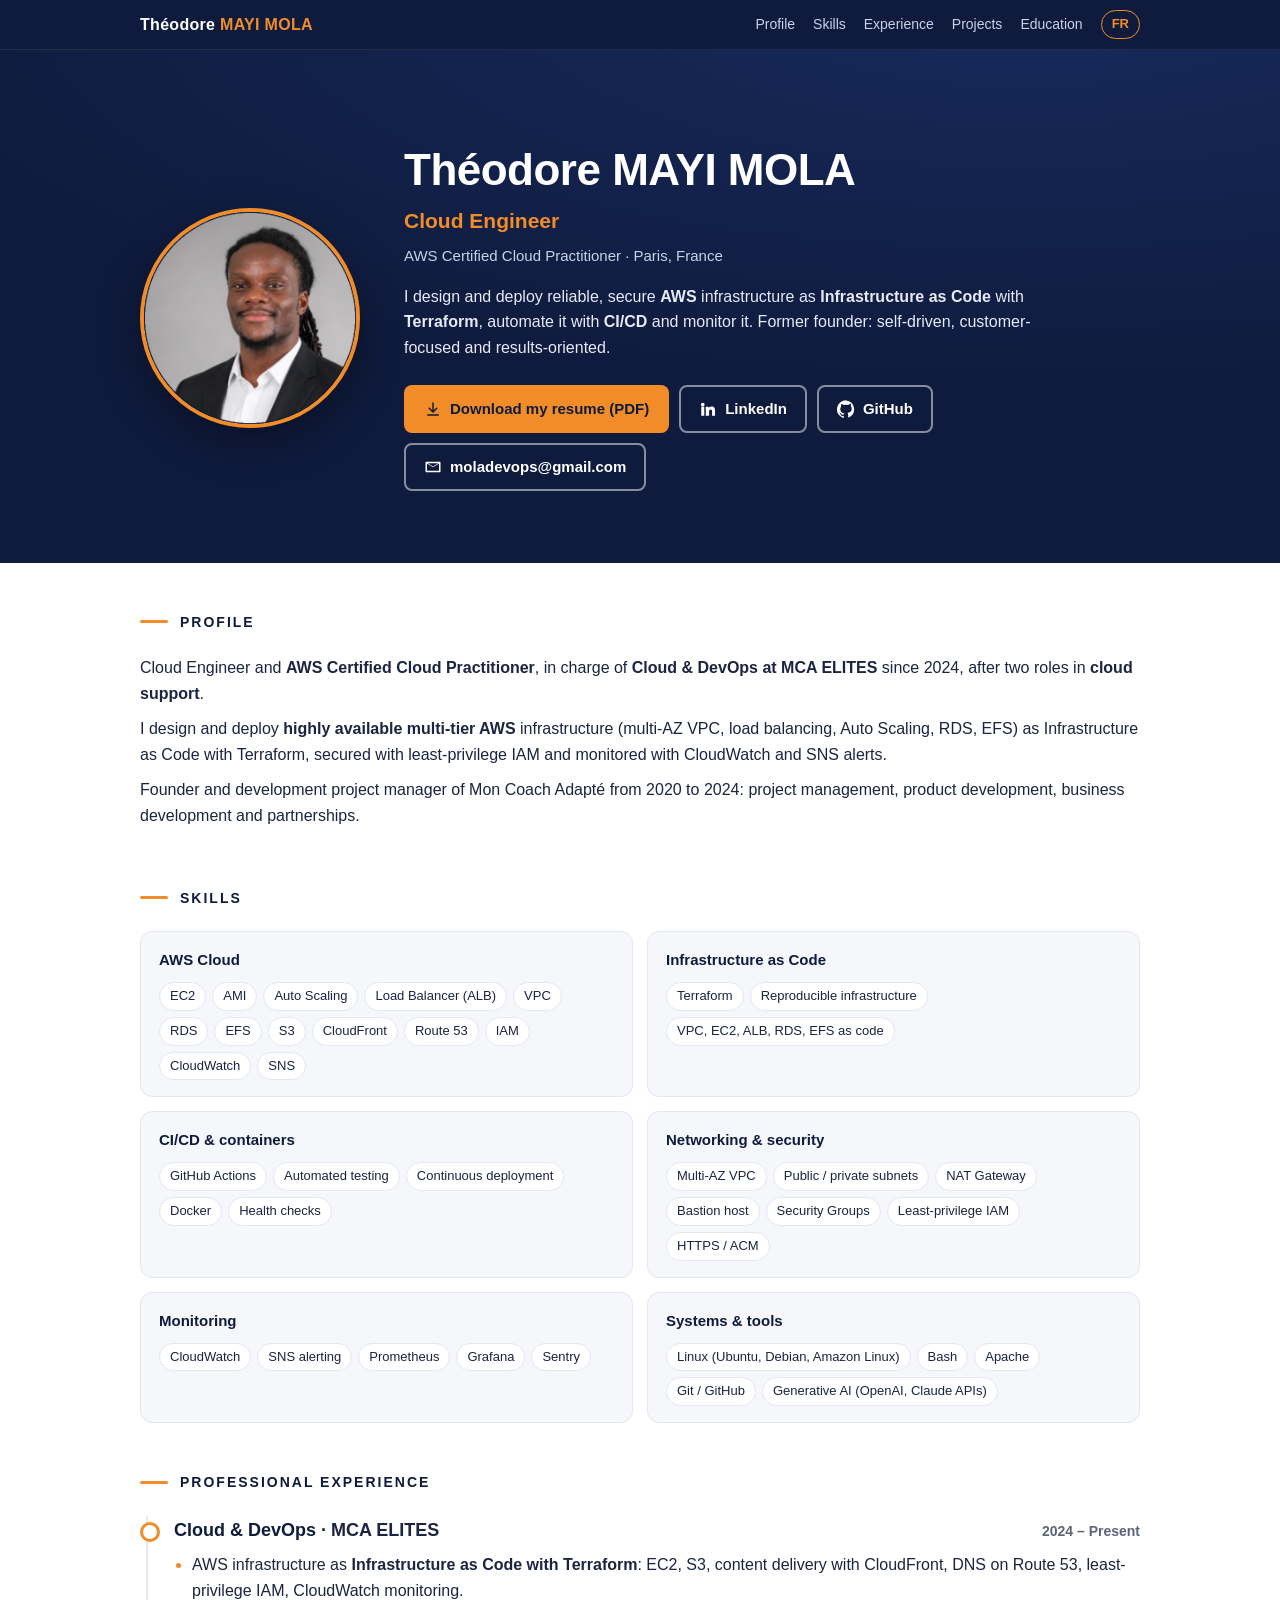
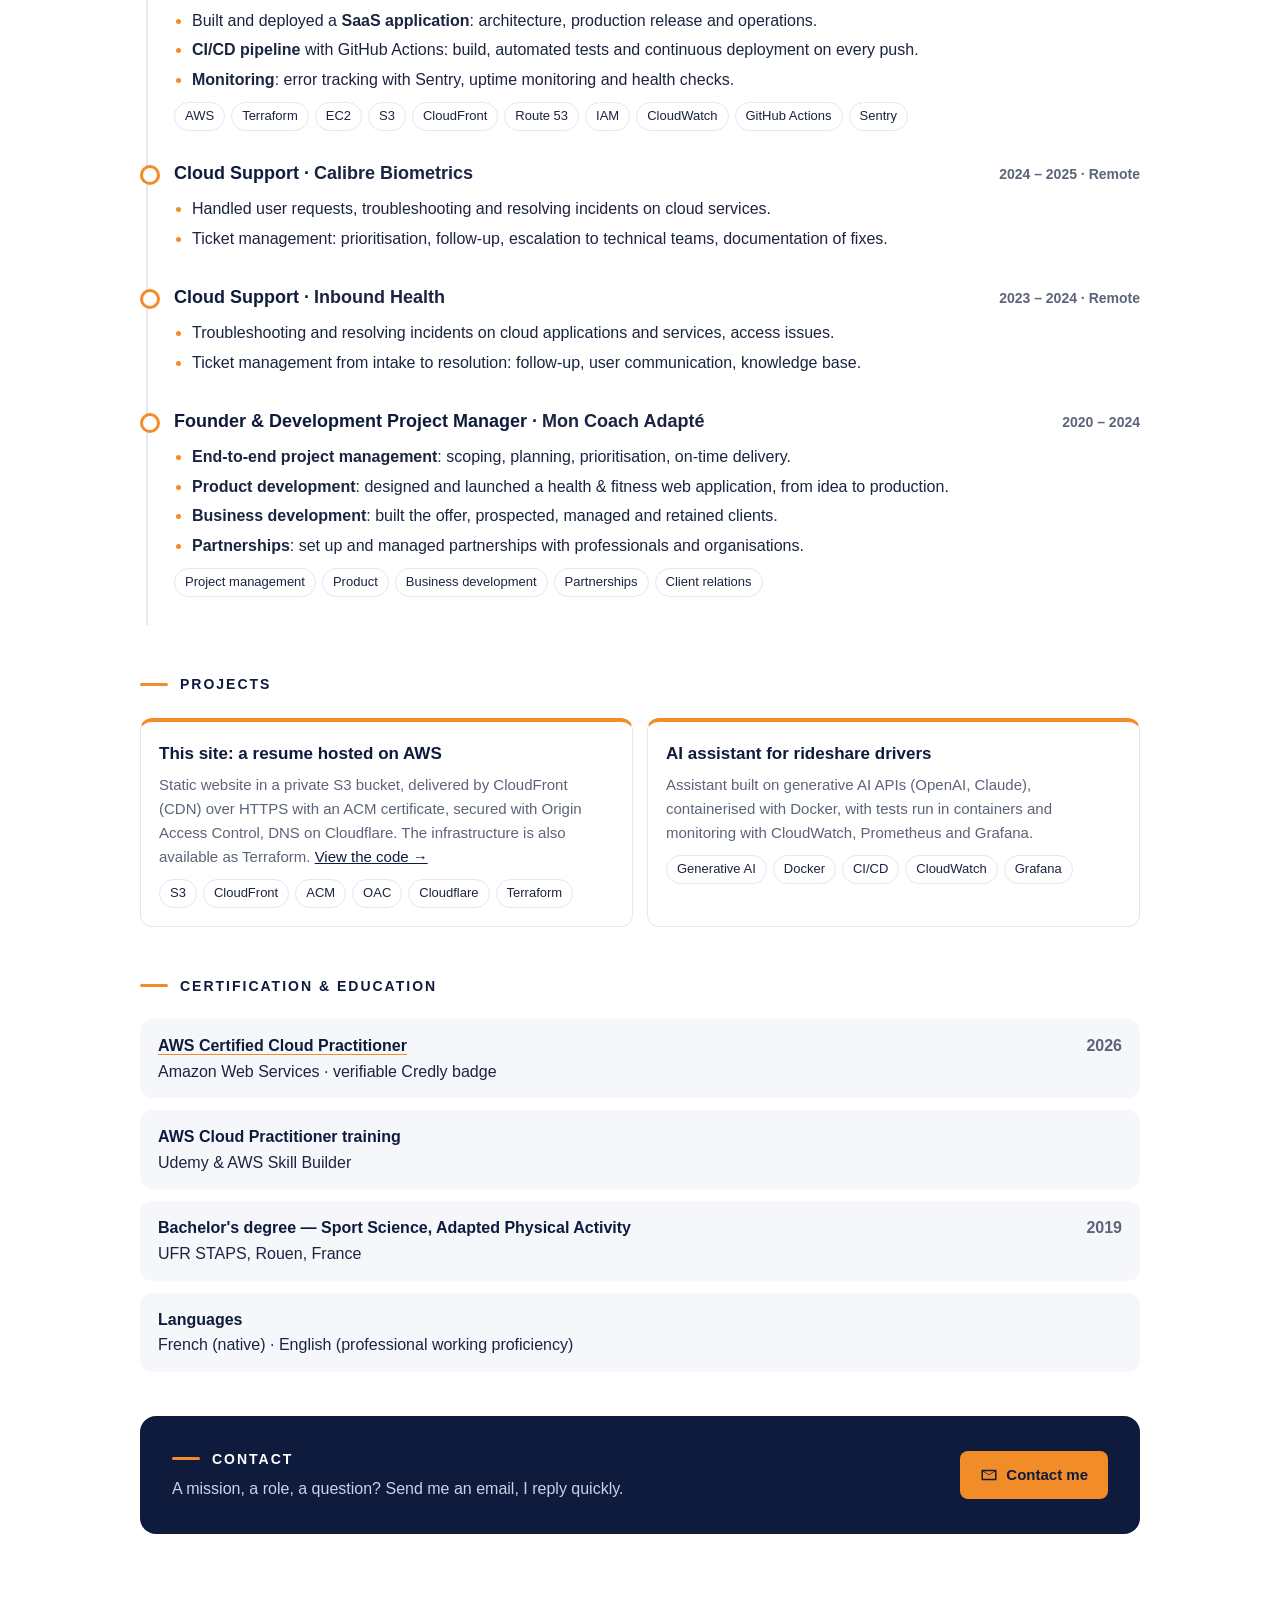
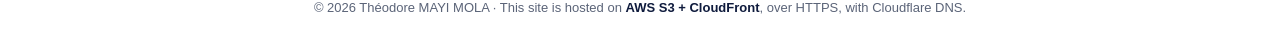
==== site/en.html @ 0e4970fb "Online resume site with CI/CD to S3 + CloudFront - site/: French and English resume pages, assets, P" ====
<!doctype html>
<html lang="en">
<head>
  <meta charset="utf-8">
  <meta name="viewport" content="width=device-width, initial-scale=1">
  <title>Théodore MAYI MOLA — AWS Cloud Engineer | Resume</title>
  <meta name="description" content="Online resume of Théodore MAYI MOLA, Cloud Engineer and AWS Certified Cloud Practitioner: AWS, Terraform, CI/CD, Linux, Docker. Cloud & DevOps at MCA ELITES.">
  <meta name="author" content="Théodore MAYI MOLA">
  <link rel="canonical" href="https://www.theodoremayi.com/en.html">
  <link rel="alternate" hreflang="fr" href="https://www.theodoremayi.com/">
  <link rel="alternate" hreflang="en" href="https://www.theodoremayi.com/en.html">
  <link rel="alternate" hreflang="x-default" href="https://www.theodoremayi.com/">
  <meta property="og:type" content="profile">
  <meta property="og:title" content="Théodore MAYI MOLA — AWS Cloud Engineer | Resume">
  <meta property="og:description" content="Online resume of Théodore MAYI MOLA, Cloud Engineer and AWS Certified Cloud Practitioner: AWS, Terraform, CI/CD, Linux, Docker. Cloud & DevOps at MCA ELITES.">
  <meta property="og:url" content="https://www.theodoremayi.com/en.html">
  <meta property="og:image" content="https://www.theodoremayi.com/assets/theodore-mayi-mola.jpg">
  <meta property="og:locale" content="en_US">
  <meta name="twitter:card" content="summary">
  <meta name="theme-color" content="#0f1b3d">
  <link rel="icon" href="assets/favicon.svg" type="image/svg+xml">
  <link rel="stylesheet" href="assets/style.css">
  <script type="application/ld+json">{"@context": "https://schema.org", "@type": "Person", "name": "Théodore MAYI MOLA", "jobTitle": "Cloud Engineer", "url": "https://www.theodoremayi.com/", "image": "https://www.theodoremayi.com/assets/theodore-mayi-mola.jpg", "email": "mailto:moladevops@gmail.com", "sameAs": ["https://www.linkedin.com/in/mola-mayi-a34438158/", "https://github.com/moladevops", "https://www.credly.com/badges/a0e12d06-cac2-4965-a12f-971044d0e08e/public_url"], "worksFor": {"@type": "Organization", "name": "MCA ELITES"}, "knowsAbout": ["Amazon Web Services", "Terraform", "Infrastructure as Code", "CI/CD", "Linux", "Docker", "CloudFront", "Cloud Engineering"], "hasCredential": {"@type": "EducationalOccupationalCredential", "name": "AWS Certified Cloud Practitioner", "url": "https://www.credly.com/badges/a0e12d06-cac2-4965-a12f-971044d0e08e/public_url"}, "address": {"@type": "PostalAddress", "addressLocality": "Paris", "addressCountry": "FR"}}</script>
</head>
<body>
  <header class="topbar">
    <div class="inner">
      <a class="brand" href="en.html">Théodore <span>MAYI MOLA</span></a>
      <nav class="nav" aria-label="Navigation"><a class="hide-mobile" href="#profile">Profile</a><a class="hide-mobile" href="#skills">Skills</a><a class="hide-mobile" href="#experience">Experience</a><a class="hide-mobile" href="#projects">Projects</a><a class="hide-mobile" href="#education">Education</a><a class="lang" href="index.html" hreflang="fr" lang="fr">FR</a></nav>
    </div>
  </header>

  <section class="hero" aria-label="Théodore MAYI MOLA">
    <div class="inner">
      <img class="photo" src="assets/theodore-mayi-mola.jpg" width="220" height="220" alt="Théodore MAYI MOLA">
      <div>
        <h1>Théodore MAYI MOLA</h1>
        <p class="role">Cloud Engineer</p>
        <p class="cert">AWS Certified Cloud Practitioner · Paris, France</p>
        <p class="pitch">I design and deploy reliable, secure <strong>AWS</strong> infrastructure as <strong>Infrastructure as Code</strong> with <strong>Terraform</strong>, automate it with <strong>CI/CD</strong> and monitor it. Former founder: self-driven, customer-focused and results-oriented.</p>
        <div class="actions">
          <a class="btn btn-primary" href="cv/Theodore-MAYI-MOLA-Cloud-Engineer-EN.pdf" download><svg viewBox="0 0 24 24" aria-hidden="true"><path d="M12 3a1 1 0 0 1 1 1v9.59l3.3-3.3a1 1 0 1 1 1.4 1.42l-5 5a1 1 0 0 1-1.4 0l-5-5a1 1 0 1 1 1.4-1.42l3.3 3.3V4a1 1 0 0 1 1-1zM5 19h14a1 1 0 1 1 0 2H5a1 1 0 1 1 0-2z"/></svg>Download my resume (PDF)</a>
          <a class="btn btn-ghost" href="https://www.linkedin.com/in/mola-mayi-a34438158/" rel="noopener"><svg viewBox="0 0 24 24" aria-hidden="true"><path d="M4.98 3.5a2.5 2.5 0 1 1 0 5 2.5 2.5 0 0 1 0-5zM3 9h4v12H3zM9 9h3.8v1.7h.05c.53-1 1.83-2.05 3.77-2.05 4.03 0 4.78 2.65 4.78 6.1V21h-4v-5.5c0-1.3-.02-3-1.83-3-1.83 0-2.11 1.43-2.11 2.9V21H9z"/></svg>LinkedIn</a>
          <a class="btn btn-ghost" href="https://github.com/moladevops" rel="noopener"><svg viewBox="0 0 24 24" aria-hidden="true"><path d="M12 .5a12 12 0 0 0-3.8 23.4c.6.1.8-.3.8-.6v-2.1c-3.3.7-4-1.6-4-1.6-.6-1.4-1.4-1.8-1.4-1.8-1.1-.7.1-.7.1-.7 1.2.1 1.9 1.3 1.9 1.3 1.1 1.8 2.8 1.3 3.5 1 .1-.8.4-1.3.8-1.6-2.7-.3-5.5-1.3-5.5-6 0-1.3.5-2.4 1.2-3.2-.1-.3-.5-1.5.1-3.2 0 0 1-.3 3.3 1.2a11.5 11.5 0 0 1 6 0C17.3 4.7 18.3 5 18.3 5c.7 1.7.3 2.9.1 3.2.8.8 1.2 1.9 1.2 3.2 0 4.6-2.8 5.6-5.5 5.9.4.4.8 1.1.8 2.2v3.3c0 .3.2.7.8.6A12 12 0 0 0 12 .5z"/></svg>GitHub</a>
          <a class="btn btn-ghost" href="mailto:moladevops@gmail.com"><svg viewBox="0 0 24 24" aria-hidden="true"><path d="M3 5h18a1 1 0 0 1 1 1v12a1 1 0 0 1-1 1H3a1 1 0 0 1-1-1V6a1 1 0 0 1 1-1zm9 7.2L4 7.3V17h16V7.3l-8 4.9zM5.1 7 12 11.2 18.9 7z"/></svg>moladevops@gmail.com</a>
        </div>
      </div>
    </div>
  </section>

  <main>
    <section id="profile"><h2>Profile</h2><p style="margin-bottom:10px">Cloud Engineer and <strong>AWS Certified Cloud Practitioner</strong>, in charge of <strong>Cloud & DevOps at MCA ELITES</strong> since 2024, after two roles in <strong>cloud support</strong>.</p><p style="margin-bottom:10px">I design and deploy <strong>highly available multi-tier AWS</strong> infrastructure (multi-AZ VPC, load balancing, Auto Scaling, RDS, EFS) as Infrastructure as Code with Terraform, secured with least-privilege IAM and monitored with CloudWatch and SNS alerts.</p><p style="margin-bottom:10px">Founder and development project manager of Mon Coach Adapté from 2020 to 2024: project management, product development, business development and partnerships.</p></section>
    <section id="skills"><h2>Skills</h2><div class="skills"><div class="skill-card"><h3>AWS Cloud</h3><div class="tags"><span class="tag">EC2</span><span class="tag">AMI</span><span class="tag">Auto Scaling</span><span class="tag">Load Balancer (ALB)</span><span class="tag">VPC</span><span class="tag">RDS</span><span class="tag">EFS</span><span class="tag">S3</span><span class="tag">CloudFront</span><span class="tag">Route 53</span><span class="tag">IAM</span><span class="tag">CloudWatch</span><span class="tag">SNS</span></div></div><div class="skill-card"><h3>Infrastructure as Code</h3><div class="tags"><span class="tag">Terraform</span><span class="tag">Reproducible infrastructure</span><span class="tag">VPC, EC2, ALB, RDS, EFS as code</span></div></div><div class="skill-card"><h3>CI/CD & containers</h3><div class="tags"><span class="tag">GitHub Actions</span><span class="tag">Automated testing</span><span class="tag">Continuous deployment</span><span class="tag">Docker</span><span class="tag">Health checks</span></div></div><div class="skill-card"><h3>Networking & security</h3><div class="tags"><span class="tag">Multi-AZ VPC</span><span class="tag">Public / private subnets</span><span class="tag">NAT Gateway</span><span class="tag">Bastion host</span><span class="tag">Security Groups</span><span class="tag">Least-privilege IAM</span><span class="tag">HTTPS / ACM</span></div></div><div class="skill-card"><h3>Monitoring</h3><div class="tags"><span class="tag">CloudWatch</span><span class="tag">SNS alerting</span><span class="tag">Prometheus</span><span class="tag">Grafana</span><span class="tag">Sentry</span></div></div><div class="skill-card"><h3>Systems & tools</h3><div class="tags"><span class="tag">Linux (Ubuntu, Debian, Amazon Linux)</span><span class="tag">Bash</span><span class="tag">Apache</span><span class="tag">Git / GitHub</span><span class="tag">Generative AI (OpenAI, Claude APIs)</span></div></div></div></section>
    <section id="experience"><h2>Professional experience</h2><div class="timeline"><article class="job"><div class="job-head"><h3>Cloud & DevOps · <span class="org">MCA ELITES</span></h3><span class="when">2024 – Present</span></div><ul><li>AWS infrastructure as <strong>Infrastructure as Code with Terraform</strong>: EC2, S3, content delivery with CloudFront, DNS on Route 53, least-privilege IAM, CloudWatch monitoring.</li><li>Built and deployed a <strong>SaaS application</strong>: architecture, production release and operations.</li><li><strong>CI/CD pipeline</strong> with GitHub Actions: build, automated tests and continuous deployment on every push.</li><li><strong>Monitoring</strong>: error tracking with Sentry, uptime monitoring and health checks.</li></ul><div class="stack"><div class="tags"><span class="tag">AWS</span><span class="tag">Terraform</span><span class="tag">EC2</span><span class="tag">S3</span><span class="tag">CloudFront</span><span class="tag">Route 53</span><span class="tag">IAM</span><span class="tag">CloudWatch</span><span class="tag">GitHub Actions</span><span class="tag">Sentry</span></div></div></article><article class="job"><div class="job-head"><h3>Cloud Support · <span class="org">Calibre Biometrics</span></h3><span class="when">2024 – 2025 · Remote</span></div><ul><li>Handled user requests, troubleshooting and resolving incidents on cloud services.</li><li>Ticket management: prioritisation, follow-up, escalation to technical teams, documentation of fixes.</li></ul></article><article class="job"><div class="job-head"><h3>Cloud Support · <span class="org">Inbound Health</span></h3><span class="when">2023 – 2024 · Remote</span></div><ul><li>Troubleshooting and resolving incidents on cloud applications and services, access issues.</li><li>Ticket management from intake to resolution: follow-up, user communication, knowledge base.</li></ul></article><article class="job"><div class="job-head"><h3>Founder & Development Project Manager · <span class="org">Mon Coach Adapté</span></h3><span class="when">2020 – 2024</span></div><ul><li><strong>End-to-end project management</strong>: scoping, planning, prioritisation, on-time delivery.</li><li><strong>Product development</strong>: designed and launched a health &amp; fitness web application, from idea to production.</li><li><strong>Business development</strong>: built the offer, prospected, managed and retained clients.</li><li><strong>Partnerships</strong>: set up and managed partnerships with professionals and organisations.</li></ul><div class="stack"><div class="tags"><span class="tag">Project management</span><span class="tag">Product</span><span class="tag">Business development</span><span class="tag">Partnerships</span><span class="tag">Client relations</span></div></div></article></div></section>
    <section id="projects"><h2>Projects</h2><div class="projects"><article class="project"><h3>This site: a resume hosted on AWS</h3><p>Static website in a private S3 bucket, delivered by CloudFront (CDN) over HTTPS with an ACM certificate, secured with Origin Access Control, DNS on Cloudflare. The infrastructure is also available as Terraform. <a href="https://github.com/moladevops/my-portfolio" rel="noopener">View the code →</a></p><div class="stack"><div class="tags"><span class="tag">S3</span><span class="tag">CloudFront</span><span class="tag">ACM</span><span class="tag">OAC</span><span class="tag">Cloudflare</span><span class="tag">Terraform</span></div></div></article><article class="project"><h3>AI assistant for rideshare drivers</h3><p>Assistant built on generative AI APIs (OpenAI, Claude), containerised with Docker, with tests run in containers and monitoring with CloudWatch, Prometheus and Grafana.</p><div class="stack"><div class="tags"><span class="tag">Generative AI</span><span class="tag">Docker</span><span class="tag">CI/CD</span><span class="tag">CloudWatch</span><span class="tag">Grafana</span></div></div></article></div></section>
    <section id="education"><h2>Certification & education</h2><div class="edu"><div class="edu-item"><div><a class="badge-link" href="https://www.credly.com/badges/a0e12d06-cac2-4965-a12f-971044d0e08e/public_url" rel="noopener">AWS Certified Cloud Practitioner</a><br><span>Amazon Web Services · verifiable Credly badge</span></div><span class="when">2026</span></div><div class="edu-item"><div><strong>AWS Cloud Practitioner training</strong><br><span>Udemy & AWS Skill Builder</span></div><span class="when"></span></div><div class="edu-item"><div><strong>Bachelor's degree — Sport Science, Adapted Physical Activity</strong><br><span>UFR STAPS, Rouen, France</span></div><span class="when">2019</span></div><div class="edu-item"><div><strong>Languages</strong><br><span>French (native) · English (professional working proficiency)</span></div></div></div></section>

    <section class="contact" id="contact">
      <div><h2>Contact</h2><p>A mission, a role, a question? Send me an email, I reply quickly.</p></div>
      <a class="btn btn-primary" href="mailto:moladevops@gmail.com"><svg viewBox="0 0 24 24" aria-hidden="true"><path d="M3 5h18a1 1 0 0 1 1 1v12a1 1 0 0 1-1 1H3a1 1 0 0 1-1-1V6a1 1 0 0 1 1-1zm9 7.2L4 7.3V17h16V7.3l-8 4.9zM5.1 7 12 11.2 18.9 7z"/></svg>Contact me</a>
    </section>
  </main>

  <footer>© 2026 Théodore MAYI MOLA · This site is hosted on <strong>AWS S3 + CloudFront</strong>, over HTTPS, with Cloudflare DNS.</footer>
</body>
</html>
---- site/assets/style.css ----
:root {
  --navy: #0f1b3d;
  --navy-2: #172a5c;
  --white: #ffffff;
  --orange: #f28c28;
  --ink: #1b2440;
  --muted: #5b6478;
  --line: #e3e7ef;
  --soft: #f5f7fb;
}

* { box-sizing: border-box; margin: 0; padding: 0; }
html { scroll-behavior: smooth; }
body {
  font-family: -apple-system, BlinkMacSystemFont, "Segoe UI", Roboto, "Helvetica Neue", Arial, sans-serif;
  color: var(--ink);
  background: var(--white);
  line-height: 1.6;
  font-size: 16px;
}
a { color: var(--navy); }
a:focus-visible, button:focus-visible { outline: 3px solid var(--orange); outline-offset: 2px; }

/* ---------- Top bar ---------- */
.topbar {
  position: sticky; top: 0; z-index: 10;
  background: var(--navy);
  border-bottom: 1px solid rgba(255,255,255,.08);
}
.topbar .inner {
  max-width: 1040px; margin: 0 auto; padding: 10px 20px;
  display: flex; align-items: center; justify-content: space-between; gap: 16px;
}
.brand { color: var(--white); font-weight: 700; text-decoration: none; letter-spacing: .3px; }
.brand span { color: var(--orange); }
.nav { display: flex; gap: 18px; align-items: center; }
.nav a { color: #c9d2e8; text-decoration: none; font-size: 14px; }
.nav a:hover { color: var(--white); }
.lang {
  border: 1px solid var(--orange); color: var(--orange) !important;
  padding: 3px 10px; border-radius: 999px; font-weight: 700; font-size: 13px !important;
}
.lang:hover { background: var(--orange); color: var(--navy) !important; }

/* ---------- Hero ---------- */
.hero {
  background: radial-gradient(1200px 400px at 80% -10%, var(--navy-2), var(--navy));
  color: var(--white);
}
.hero .inner {
  max-width: 1040px; margin: 0 auto; padding: 56px 20px 64px;
  display: grid; grid-template-columns: 220px 1fr; gap: 44px; align-items: center;
}
.photo {
  width: 220px; height: 220px; border-radius: 50%; object-fit: cover;
  border: 4px solid var(--orange);
  box-shadow: 0 14px 40px rgba(0,0,0,.35);
}
.hero h1 { font-size: 44px; line-height: 1.1; letter-spacing: -.5px; }
.hero .role { margin-top: 10px; font-size: 21px; font-weight: 600; color: var(--orange); }
.hero .cert { margin-top: 6px; color: #c9d2e8; font-size: 15px; }
.hero .pitch { margin-top: 16px; max-width: 640px; color: #e6eaf5; }
.actions { margin-top: 24px; display: flex; flex-wrap: wrap; gap: 10px; }
.btn {
  display: inline-flex; align-items: center; gap: 8px;
  padding: 10px 18px; border-radius: 8px; font-weight: 700; font-size: 15px;
  text-decoration: none; border: 2px solid transparent; transition: transform .15s ease;
}
.btn:hover { transform: translateY(-1px); }
.btn-primary { background: var(--orange); color: var(--navy); }
.btn-ghost { border-color: rgba(255,255,255,.5); color: var(--white); }
.btn-ghost:hover { border-color: var(--white); }
.btn svg { width: 18px; height: 18px; fill: currentColor; }

/* ---------- Sections ---------- */
main { max-width: 1040px; margin: 0 auto; padding: 8px 20px 40px; }
section { padding: 40px 0 8px; }
h2 {
  font-size: 14px; letter-spacing: 2px; text-transform: uppercase; color: var(--navy);
  display: flex; align-items: center; gap: 12px; margin-bottom: 22px;
}
h2::before { content: ""; width: 28px; height: 3px; background: var(--orange); border-radius: 2px; }

.skills { display: grid; grid-template-columns: repeat(2, 1fr); gap: 14px; }
.skill-card { background: var(--soft); border: 1px solid var(--line); border-radius: 12px; padding: 16px 18px; }
.skill-card h3 { font-size: 15px; color: var(--navy); margin-bottom: 10px; }
.tags { display: flex; flex-wrap: wrap; gap: 6px; }
.tag {
  font-size: 13px; padding: 3px 10px; border-radius: 999px;
  background: var(--white); border: 1px solid var(--line); color: var(--ink);
}

.timeline { border-left: 2px solid var(--line); margin-left: 6px; }
.job { position: relative; padding: 0 0 28px 26px; }
.job::before {
  content: ""; position: absolute; left: -8px; top: 6px;
  width: 14px; height: 14px; border-radius: 50%; background: var(--white); border: 3px solid var(--orange);
}
.job-head { display: flex; flex-wrap: wrap; justify-content: space-between; gap: 4px 16px; align-items: baseline; }
.job h3 { font-size: 18px; color: var(--navy); }
.job .org { color: var(--ink); font-weight: 600; }
.job .when { font-size: 14px; color: var(--muted); font-weight: 600; white-space: nowrap; }
.job ul { margin: 8px 0 0 18px; }
.job li { margin: 4px 0; }
.job li::marker { color: var(--orange); }
.stack { margin-top: 10px; }

.projects { display: grid; grid-template-columns: repeat(2, 1fr); gap: 14px; }
.project { border: 1px solid var(--line); border-top: 4px solid var(--orange); border-radius: 12px; padding: 18px; }
.project h3 { font-size: 17px; color: var(--navy); margin-bottom: 6px; }
.project p { color: var(--muted); font-size: 15px; }

.edu { display: grid; gap: 12px; }
.edu-item { display: flex; justify-content: space-between; gap: 16px; padding: 14px 18px; background: var(--soft); border-radius: 12px; }
.edu-item strong { color: var(--navy); }
.edu-item .when { color: var(--muted); font-weight: 600; white-space: nowrap; }
.badge-link { font-weight: 700; color: var(--navy); text-decoration-color: var(--orange); text-underline-offset: 3px; }

.contact {
  margin-top: 36px; background: var(--navy); color: var(--white); border-radius: 16px;
  padding: 32px; display: flex; flex-wrap: wrap; justify-content: space-between; align-items: center; gap: 20px;
}
.contact h2 { color: var(--white); margin-bottom: 6px; }
.contact p { color: #c9d2e8; }

footer { text-align: center; color: var(--muted); font-size: 13px; padding: 24px 20px 36px; }
footer strong { color: var(--navy); }

/* ---------- Mobile ---------- */
@media (max-width: 760px) {
  .nav .hide-mobile { display: none; }
  .hero .inner { grid-template-columns: 1fr; text-align: center; padding: 36px 16px 44px; gap: 22px; }
  .photo { width: 160px; height: 160px; margin: 0 auto; }
  .hero h1 { font-size: 32px; }
  .hero .pitch { margin-left: auto; margin-right: auto; }
  .actions { justify-content: center; }
  main { padding: 0 16px 32px; }
  .skills, .projects { grid-template-columns: 1fr; }
  .edu-item { flex-direction: column; gap: 2px; }
  .contact { padding: 24px; }
}

@media print {
  .topbar, .actions, .contact .btn { display: none; }
  .hero { background: var(--navy); -webkit-print-color-adjust: exact; print-color-adjust: exact; }
}
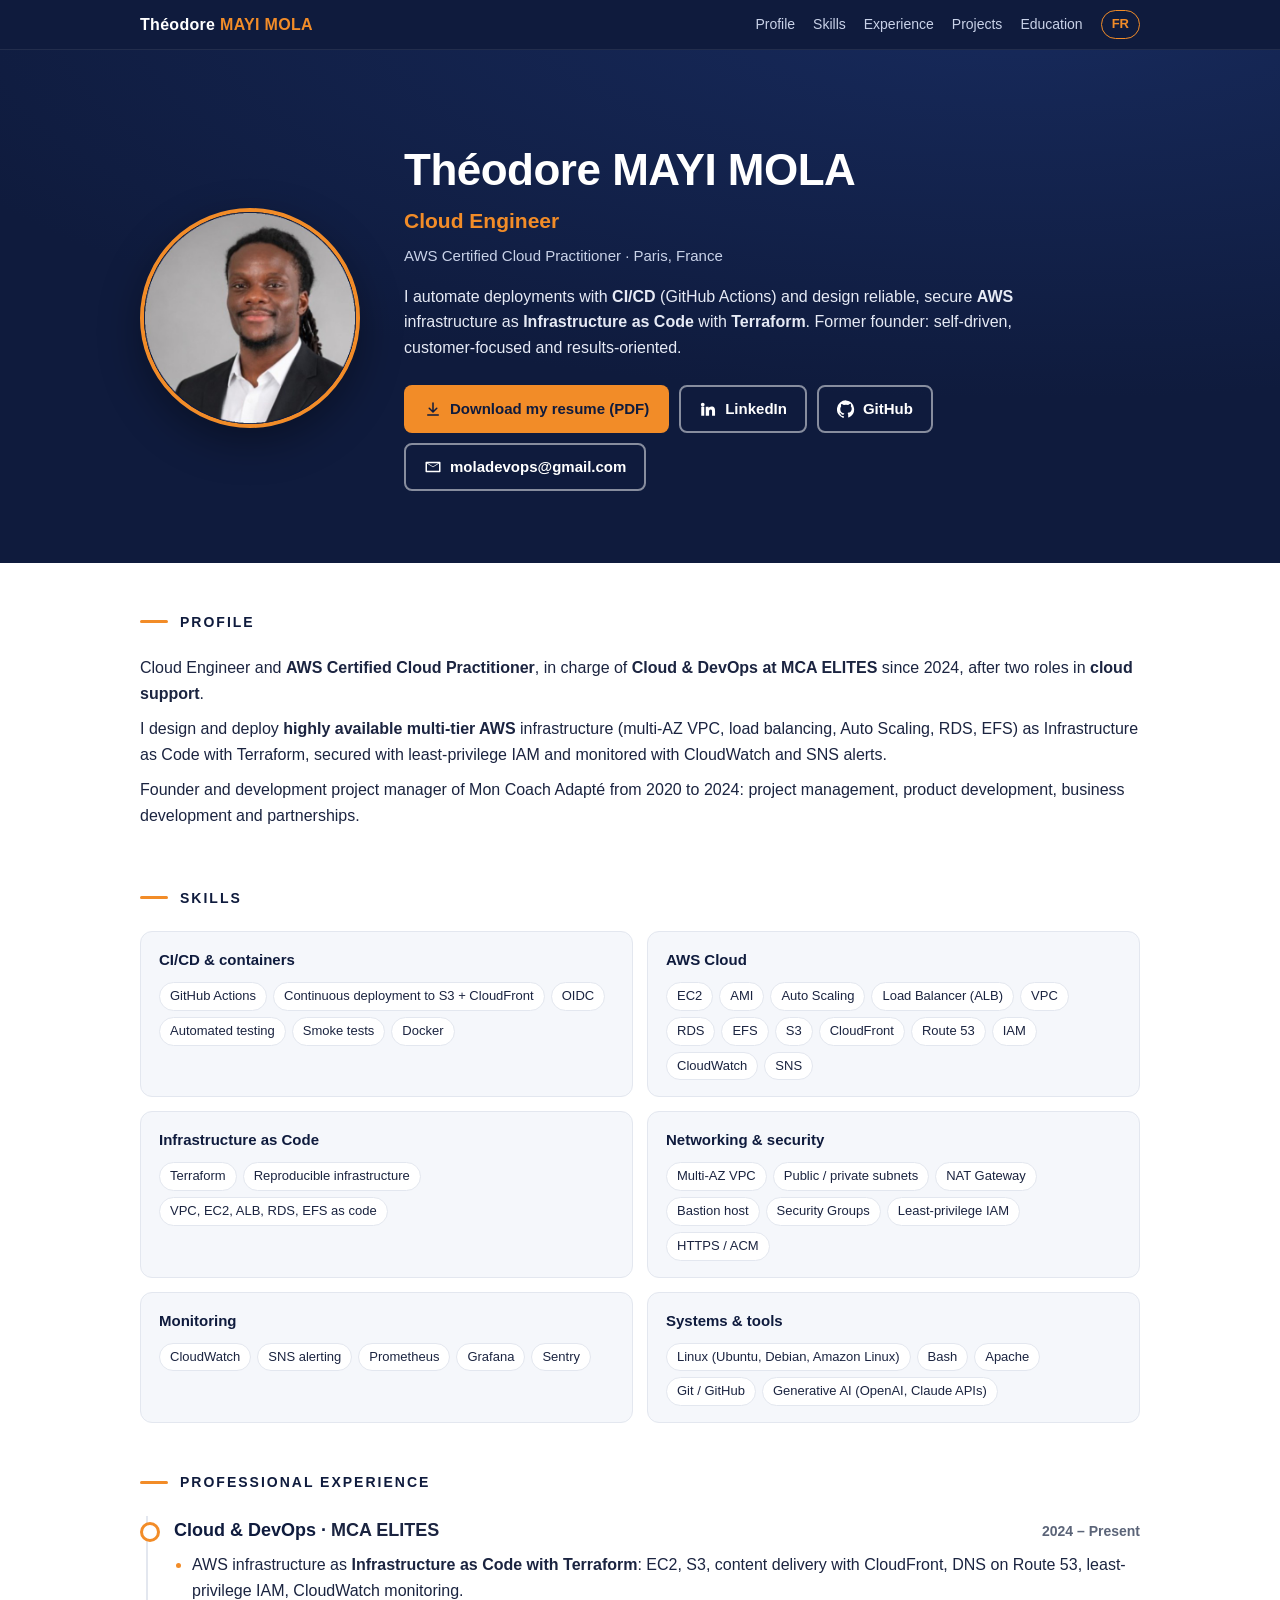
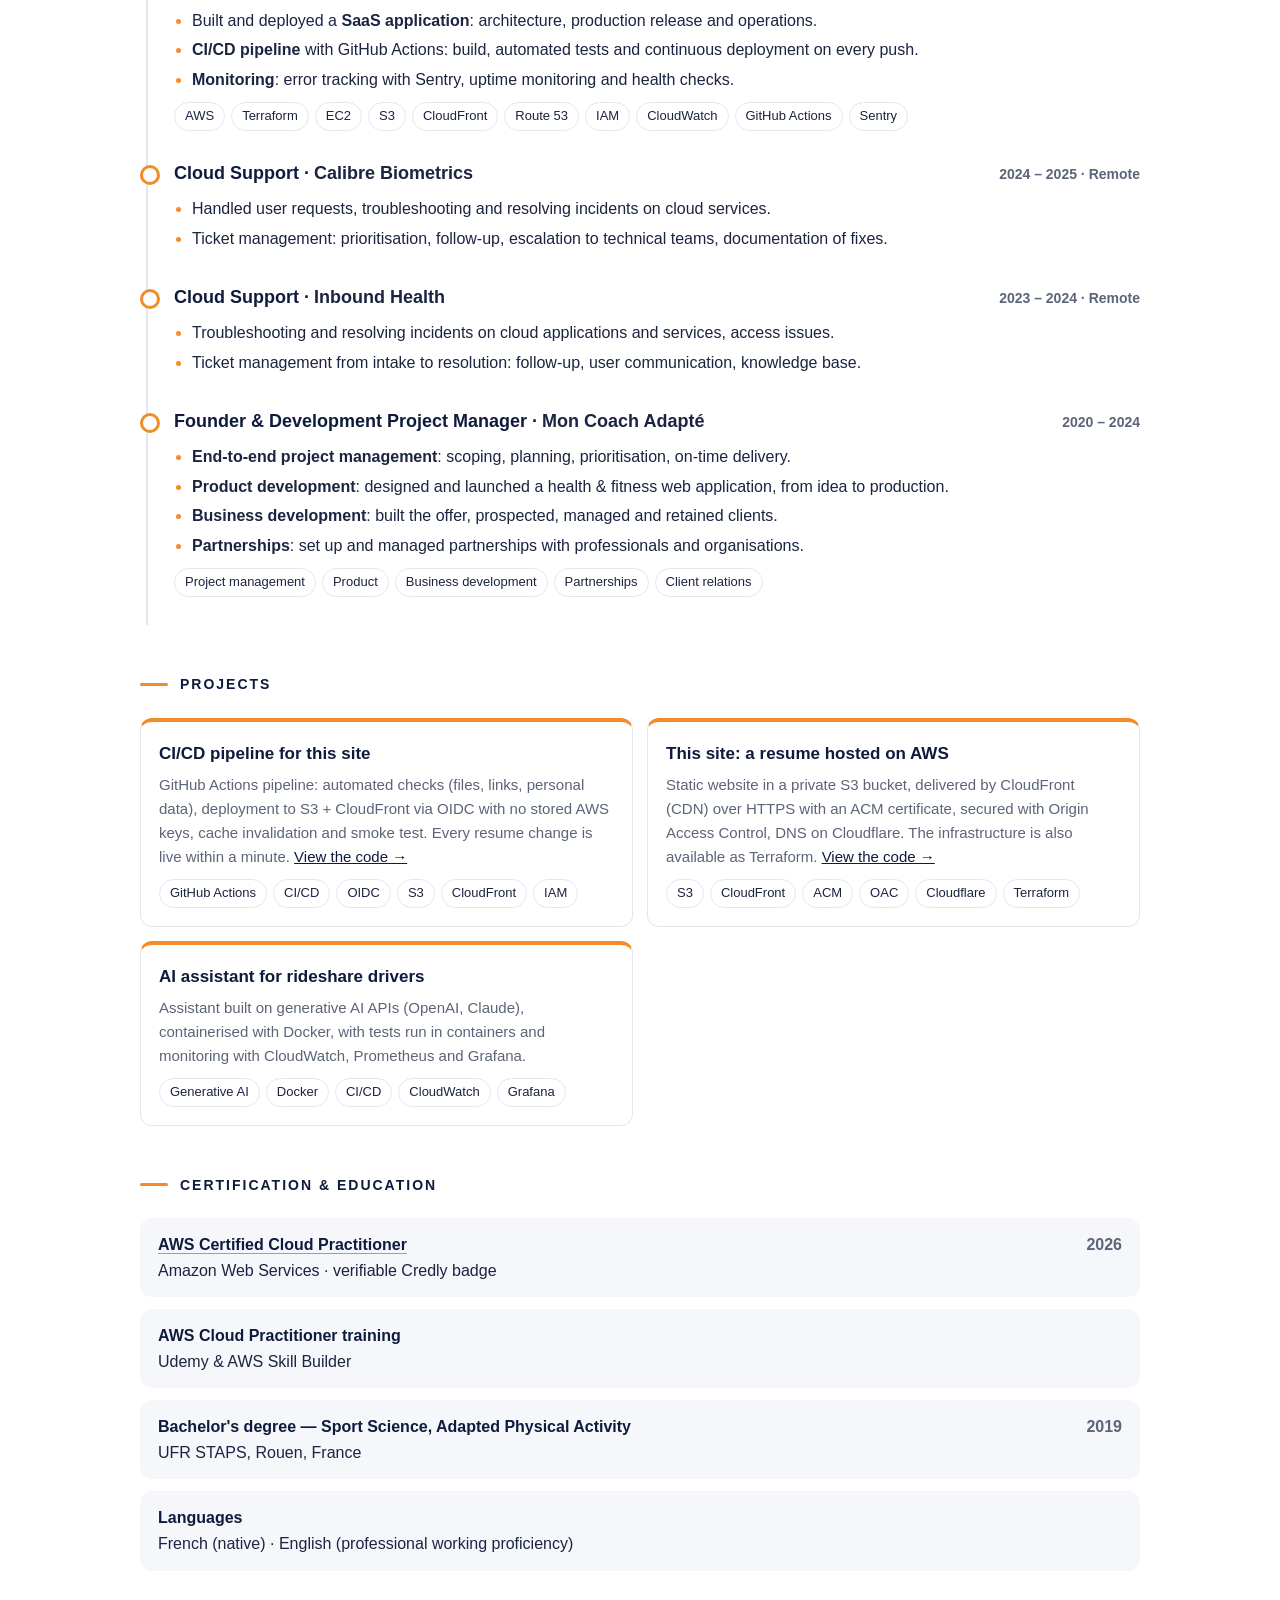
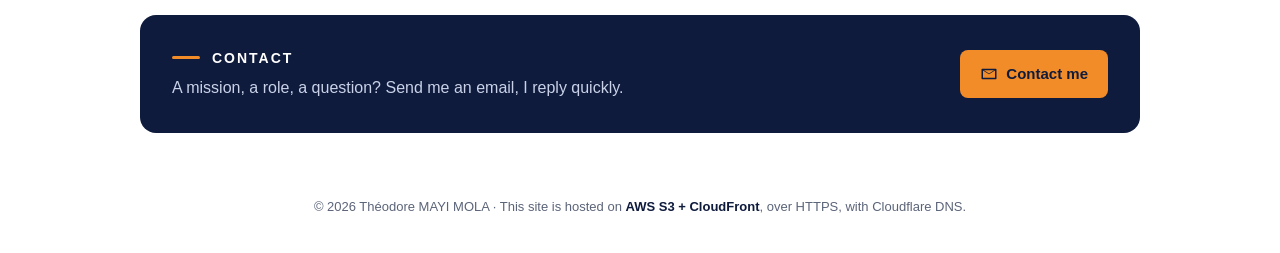
==== commit fb1c126d: "Put CI/CD first and add the site's CI/CD pipeline project - Hero pitch, skills and projects lead wit" ====
--- a/site/en.html
+++ b/site/en.html
@@ -37,7 +37,7 @@
         <h1>Théodore MAYI MOLA</h1>
         <p class="role">Cloud Engineer</p>
         <p class="cert">AWS Certified Cloud Practitioner · Paris, France</p>
-        <p class="pitch">I design and deploy reliable, secure <strong>AWS</strong> infrastructure as <strong>Infrastructure as Code</strong> with <strong>Terraform</strong>, automate it with <strong>CI/CD</strong> and monitor it. Former founder: self-driven, customer-focused and results-oriented.</p>
+        <p class="pitch">I automate deployments with <strong>CI/CD</strong> (GitHub Actions) and design reliable, secure <strong>AWS</strong> infrastructure as <strong>Infrastructure as Code</strong> with <strong>Terraform</strong>. Former founder: self-driven, customer-focused and results-oriented.</p>
         <div class="actions">
           <a class="btn btn-primary" href="cv/Theodore-MAYI-MOLA-Cloud-Engineer-EN.pdf" download><svg viewBox="0 0 24 24" aria-hidden="true"><path d="M12 3a1 1 0 0 1 1 1v9.59l3.3-3.3a1 1 0 1 1 1.4 1.42l-5 5a1 1 0 0 1-1.4 0l-5-5a1 1 0 1 1 1.4-1.42l3.3 3.3V4a1 1 0 0 1 1-1zM5 19h14a1 1 0 1 1 0 2H5a1 1 0 1 1 0-2z"/></svg>Download my resume (PDF)</a>
           <a class="btn btn-ghost" href="https://www.linkedin.com/in/mola-mayi-a34438158/" rel="noopener"><svg viewBox="0 0 24 24" aria-hidden="true"><path d="M4.98 3.5a2.5 2.5 0 1 1 0 5 2.5 2.5 0 0 1 0-5zM3 9h4v12H3zM9 9h3.8v1.7h.05c.53-1 1.83-2.05 3.77-2.05 4.03 0 4.78 2.65 4.78 6.1V21h-4v-5.5c0-1.3-.02-3-1.83-3-1.83 0-2.11 1.43-2.11 2.9V21H9z"/></svg>LinkedIn</a>
@@ -50,9 +50,9 @@
 
   <main>
     <section id="profile"><h2>Profile</h2><p style="margin-bottom:10px">Cloud Engineer and <strong>AWS Certified Cloud Practitioner</strong>, in charge of <strong>Cloud & DevOps at MCA ELITES</strong> since 2024, after two roles in <strong>cloud support</strong>.</p><p style="margin-bottom:10px">I design and deploy <strong>highly available multi-tier AWS</strong> infrastructure (multi-AZ VPC, load balancing, Auto Scaling, RDS, EFS) as Infrastructure as Code with Terraform, secured with least-privilege IAM and monitored with CloudWatch and SNS alerts.</p><p style="margin-bottom:10px">Founder and development project manager of Mon Coach Adapté from 2020 to 2024: project management, product development, business development and partnerships.</p></section>
-    <section id="skills"><h2>Skills</h2><div class="skills"><div class="skill-card"><h3>AWS Cloud</h3><div class="tags"><span class="tag">EC2</span><span class="tag">AMI</span><span class="tag">Auto Scaling</span><span class="tag">Load Balancer (ALB)</span><span class="tag">VPC</span><span class="tag">RDS</span><span class="tag">EFS</span><span class="tag">S3</span><span class="tag">CloudFront</span><span class="tag">Route 53</span><span class="tag">IAM</span><span class="tag">CloudWatch</span><span class="tag">SNS</span></div></div><div class="skill-card"><h3>Infrastructure as Code</h3><div class="tags"><span class="tag">Terraform</span><span class="tag">Reproducible infrastructure</span><span class="tag">VPC, EC2, ALB, RDS, EFS as code</span></div></div><div class="skill-card"><h3>CI/CD & containers</h3><div class="tags"><span class="tag">GitHub Actions</span><span class="tag">Automated testing</span><span class="tag">Continuous deployment</span><span class="tag">Docker</span><span class="tag">Health checks</span></div></div><div class="skill-card"><h3>Networking & security</h3><div class="tags"><span class="tag">Multi-AZ VPC</span><span class="tag">Public / private subnets</span><span class="tag">NAT Gateway</span><span class="tag">Bastion host</span><span class="tag">Security Groups</span><span class="tag">Least-privilege IAM</span><span class="tag">HTTPS / ACM</span></div></div><div class="skill-card"><h3>Monitoring</h3><div class="tags"><span class="tag">CloudWatch</span><span class="tag">SNS alerting</span><span class="tag">Prometheus</span><span class="tag">Grafana</span><span class="tag">Sentry</span></div></div><div class="skill-card"><h3>Systems & tools</h3><div class="tags"><span class="tag">Linux (Ubuntu, Debian, Amazon Linux)</span><span class="tag">Bash</span><span class="tag">Apache</span><span class="tag">Git / GitHub</span><span class="tag">Generative AI (OpenAI, Claude APIs)</span></div></div></div></section>
+    <section id="skills"><h2>Skills</h2><div class="skills"><div class="skill-card"><h3>CI/CD & containers</h3><div class="tags"><span class="tag">GitHub Actions</span><span class="tag">Continuous deployment to S3 + CloudFront</span><span class="tag">OIDC</span><span class="tag">Automated testing</span><span class="tag">Smoke tests</span><span class="tag">Docker</span></div></div><div class="skill-card"><h3>AWS Cloud</h3><div class="tags"><span class="tag">EC2</span><span class="tag">AMI</span><span class="tag">Auto Scaling</span><span class="tag">Load Balancer (ALB)</span><span class="tag">VPC</span><span class="tag">RDS</span><span class="tag">EFS</span><span class="tag">S3</span><span class="tag">CloudFront</span><span class="tag">Route 53</span><span class="tag">IAM</span><span class="tag">CloudWatch</span><span class="tag">SNS</span></div></div><div class="skill-card"><h3>Infrastructure as Code</h3><div class="tags"><span class="tag">Terraform</span><span class="tag">Reproducible infrastructure</span><span class="tag">VPC, EC2, ALB, RDS, EFS as code</span></div></div><div class="skill-card"><h3>Networking & security</h3><div class="tags"><span class="tag">Multi-AZ VPC</span><span class="tag">Public / private subnets</span><span class="tag">NAT Gateway</span><span class="tag">Bastion host</span><span class="tag">Security Groups</span><span class="tag">Least-privilege IAM</span><span class="tag">HTTPS / ACM</span></div></div><div class="skill-card"><h3>Monitoring</h3><div class="tags"><span class="tag">CloudWatch</span><span class="tag">SNS alerting</span><span class="tag">Prometheus</span><span class="tag">Grafana</span><span class="tag">Sentry</span></div></div><div class="skill-card"><h3>Systems & tools</h3><div class="tags"><span class="tag">Linux (Ubuntu, Debian, Amazon Linux)</span><span class="tag">Bash</span><span class="tag">Apache</span><span class="tag">Git / GitHub</span><span class="tag">Generative AI (OpenAI, Claude APIs)</span></div></div></div></section>
     <section id="experience"><h2>Professional experience</h2><div class="timeline"><article class="job"><div class="job-head"><h3>Cloud & DevOps · <span class="org">MCA ELITES</span></h3><span class="when">2024 – Present</span></div><ul><li>AWS infrastructure as <strong>Infrastructure as Code with Terraform</strong>: EC2, S3, content delivery with CloudFront, DNS on Route 53, least-privilege IAM, CloudWatch monitoring.</li><li>Built and deployed a <strong>SaaS application</strong>: architecture, production release and operations.</li><li><strong>CI/CD pipeline</strong> with GitHub Actions: build, automated tests and continuous deployment on every push.</li><li><strong>Monitoring</strong>: error tracking with Sentry, uptime monitoring and health checks.</li></ul><div class="stack"><div class="tags"><span class="tag">AWS</span><span class="tag">Terraform</span><span class="tag">EC2</span><span class="tag">S3</span><span class="tag">CloudFront</span><span class="tag">Route 53</span><span class="tag">IAM</span><span class="tag">CloudWatch</span><span class="tag">GitHub Actions</span><span class="tag">Sentry</span></div></div></article><article class="job"><div class="job-head"><h3>Cloud Support · <span class="org">Calibre Biometrics</span></h3><span class="when">2024 – 2025 · Remote</span></div><ul><li>Handled user requests, troubleshooting and resolving incidents on cloud services.</li><li>Ticket management: prioritisation, follow-up, escalation to technical teams, documentation of fixes.</li></ul></article><article class="job"><div class="job-head"><h3>Cloud Support · <span class="org">Inbound Health</span></h3><span class="when">2023 – 2024 · Remote</span></div><ul><li>Troubleshooting and resolving incidents on cloud applications and services, access issues.</li><li>Ticket management from intake to resolution: follow-up, user communication, knowledge base.</li></ul></article><article class="job"><div class="job-head"><h3>Founder & Development Project Manager · <span class="org">Mon Coach Adapté</span></h3><span class="when">2020 – 2024</span></div><ul><li><strong>End-to-end project management</strong>: scoping, planning, prioritisation, on-time delivery.</li><li><strong>Product development</strong>: designed and launched a health &amp; fitness web application, from idea to production.</li><li><strong>Business development</strong>: built the offer, prospected, managed and retained clients.</li><li><strong>Partnerships</strong>: set up and managed partnerships with professionals and organisations.</li></ul><div class="stack"><div class="tags"><span class="tag">Project management</span><span class="tag">Product</span><span class="tag">Business development</span><span class="tag">Partnerships</span><span class="tag">Client relations</span></div></div></article></div></section>
-    <section id="projects"><h2>Projects</h2><div class="projects"><article class="project"><h3>This site: a resume hosted on AWS</h3><p>Static website in a private S3 bucket, delivered by CloudFront (CDN) over HTTPS with an ACM certificate, secured with Origin Access Control, DNS on Cloudflare. The infrastructure is also available as Terraform. <a href="https://github.com/moladevops/my-portfolio" rel="noopener">View the code →</a></p><div class="stack"><div class="tags"><span class="tag">S3</span><span class="tag">CloudFront</span><span class="tag">ACM</span><span class="tag">OAC</span><span class="tag">Cloudflare</span><span class="tag">Terraform</span></div></div></article><article class="project"><h3>AI assistant for rideshare drivers</h3><p>Assistant built on generative AI APIs (OpenAI, Claude), containerised with Docker, with tests run in containers and monitoring with CloudWatch, Prometheus and Grafana.</p><div class="stack"><div class="tags"><span class="tag">Generative AI</span><span class="tag">Docker</span><span class="tag">CI/CD</span><span class="tag">CloudWatch</span><span class="tag">Grafana</span></div></div></article></div></section>
+    <section id="projects"><h2>Projects</h2><div class="projects"><article class="project"><h3>CI/CD pipeline for this site</h3><p>GitHub Actions pipeline: automated checks (files, links, personal data), deployment to S3 + CloudFront via OIDC with no stored AWS keys, cache invalidation and smoke test. Every resume change is live within a minute. <a href="https://github.com/moladevops/theodoremayi-resume" rel="noopener">View the code →</a></p><div class="stack"><div class="tags"><span class="tag">GitHub Actions</span><span class="tag">CI/CD</span><span class="tag">OIDC</span><span class="tag">S3</span><span class="tag">CloudFront</span><span class="tag">IAM</span></div></div></article><article class="project"><h3>This site: a resume hosted on AWS</h3><p>Static website in a private S3 bucket, delivered by CloudFront (CDN) over HTTPS with an ACM certificate, secured with Origin Access Control, DNS on Cloudflare. The infrastructure is also available as Terraform. <a href="https://github.com/moladevops/theodoremayi-resume" rel="noopener">View the code →</a></p><div class="stack"><div class="tags"><span class="tag">S3</span><span class="tag">CloudFront</span><span class="tag">ACM</span><span class="tag">OAC</span><span class="tag">Cloudflare</span><span class="tag">Terraform</span></div></div></article><article class="project"><h3>AI assistant for rideshare drivers</h3><p>Assistant built on generative AI APIs (OpenAI, Claude), containerised with Docker, with tests run in containers and monitoring with CloudWatch, Prometheus and Grafana.</p><div class="stack"><div class="tags"><span class="tag">Generative AI</span><span class="tag">Docker</span><span class="tag">CI/CD</span><span class="tag">CloudWatch</span><span class="tag">Grafana</span></div></div></article></div></section>
     <section id="education"><h2>Certification & education</h2><div class="edu"><div class="edu-item"><div><a class="badge-link" href="https://www.credly.com/badges/a0e12d06-cac2-4965-a12f-971044d0e08e/public_url" rel="noopener">AWS Certified Cloud Practitioner</a><br><span>Amazon Web Services · verifiable Credly badge</span></div><span class="when">2026</span></div><div class="edu-item"><div><strong>AWS Cloud Practitioner training</strong><br><span>Udemy & AWS Skill Builder</span></div><span class="when"></span></div><div class="edu-item"><div><strong>Bachelor's degree — Sport Science, Adapted Physical Activity</strong><br><span>UFR STAPS, Rouen, France</span></div><span class="when">2019</span></div><div class="edu-item"><div><strong>Languages</strong><br><span>French (native) · English (professional working proficiency)</span></div></div></div></section>
 
     <section class="contact" id="contact">
